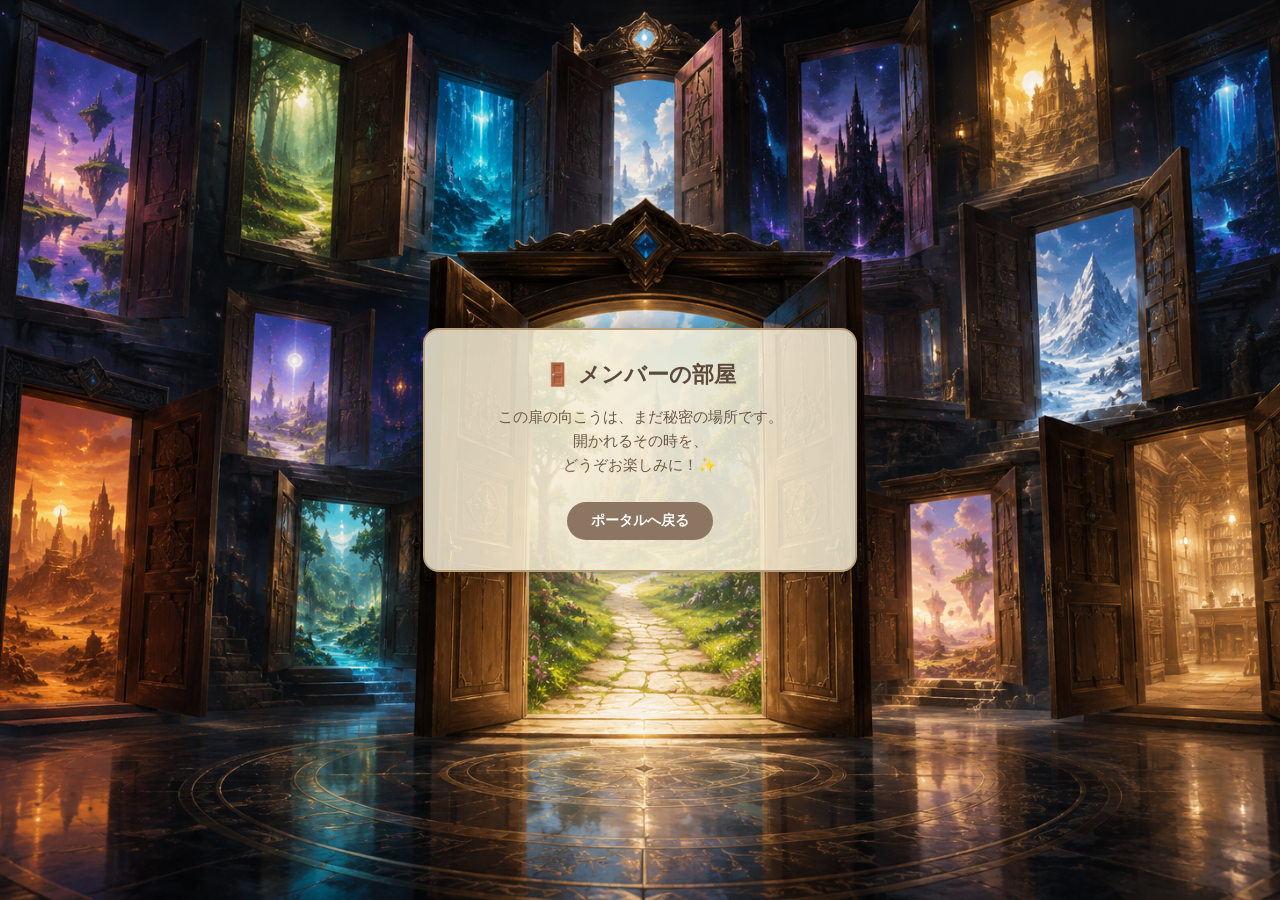
==== member-portal.html @ 0c38ff54 "member-portal.html を更新" ====
<!DOCTYPE html>
<html lang="ja">
<head>
    <meta charset="UTF-8">
    <meta name="viewport" content="width=device-width, initial-scale=1.0">
    <title>メンバーの部屋 | RunoraChill</title>
    <style>
        html, body {
            margin: 0;
            padding: 0;
            width: 100%;
            height: 100%;
            overflow: hidden;
            font-family: 'Helvetica Neue', Arial, sans-serif;
        }

        /* 🚪 背景画像の設定 */
        .bg-container {
            width: 100%;
            height: 100%;
            background-image: url('210E7027-DACA-4FB5-829C-EF1E36F520ED.png');
            background-size: cover;
            background-position: center;
            display: flex;
            justify-content: center;
            align-items: center;
            position: relative;
        }

        /* 🕯️ 案内ボックス */
        .box {
            text-align: center;
            background: rgba(246, 238, 214, 0.85);
            border: 2px solid #b8a07c;
            padding: 30px 40px;
            border-radius: 16px;
            box-shadow: 0 0 20px rgba(0, 0, 0, 0.3);
            max-width: 350px;
            width: 80%;
            z-index: 10;
        }

        .title {
            font-size: 22px;
            font-weight: bold;
            color: #5c4a3c;
            margin-bottom: 15px;
        }

        .message {
            font-size: 15px;
            color: #6d5947;
            line-height: 1.6;
            margin-bottom: 25px;
        }

        .back-button {
            display: inline-block;
            text-decoration: none;
            background: #8c7662;
            color: #ffffff;
            padding: 10px 24px;
            border-radius: 20px;
            font-size: 14px;
            font-weight: bold;
            transition: background 0.3s;
        }

        .back-button:hover {
            background: #b8a07c;
        }
    </style>
</head>
<body>

    <div class="bg-container">
        <div class="box">
            <div class="title">🚪 メンバーの部屋</div>
            <div class="message">
                この扉の向こうは、まだ秘密の場所です。<br>
                開かれるその時を、<br>どうぞお楽しみに！✨
            </div>
            <a href="index.html" class="back-button">ポータルへ戻る</a>
        </div>
    </div>

</body>
</html>
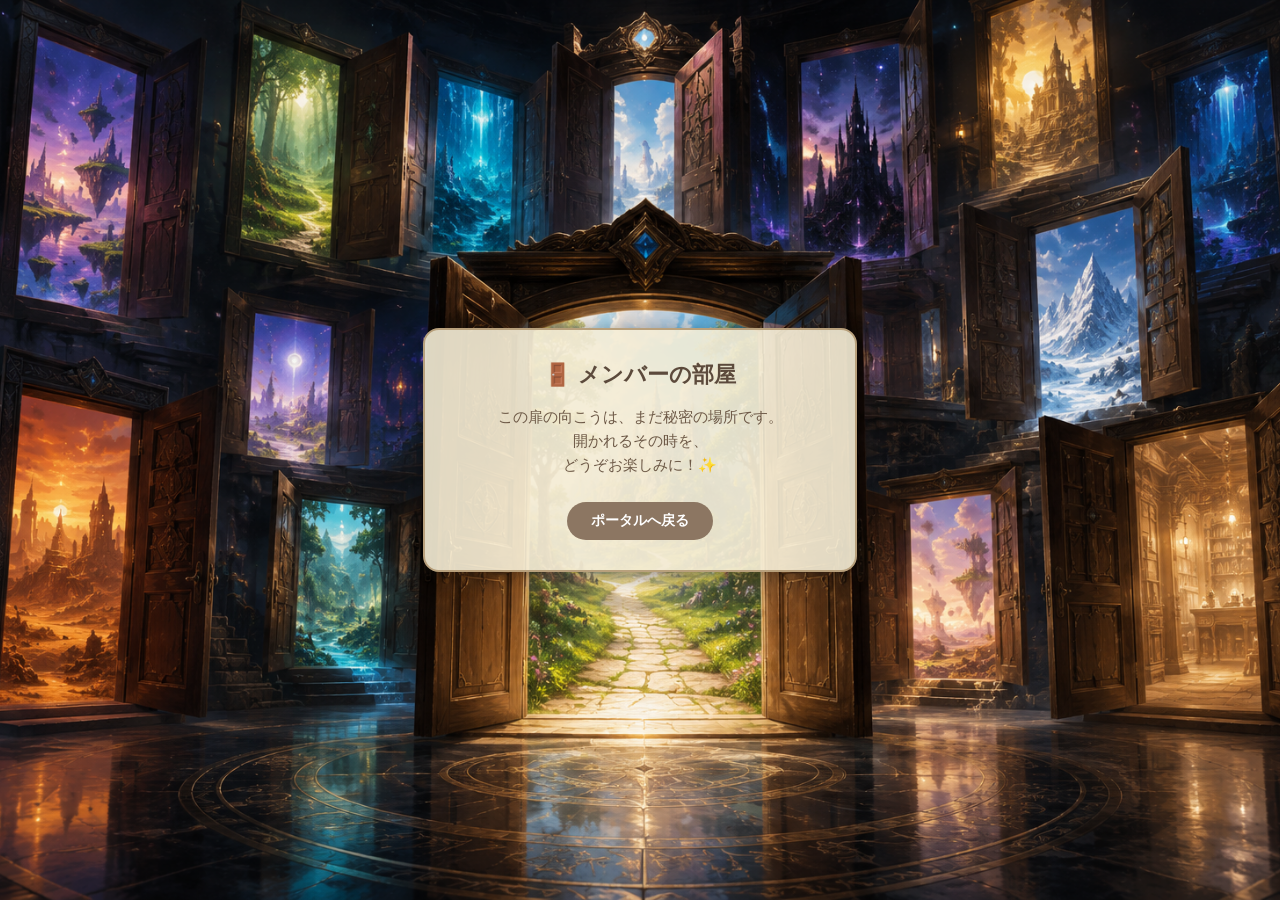
==== commit f51d4057: "member-portal.html を更新" ====
--- a/member-portal.html
+++ b/member-portal.html
@@ -11,16 +11,18 @@
             width: 100%;
             height: 100%;
             overflow: hidden;
-            font-family: 'Helvetica Neue', Arial, sans-serif;
+            font-family: 'Helvetica Neue', Arial, 'Hiragino Kaku Gothic ProN', 'Hiragino Sans', Meiryo, sans-serif;
         }
 
-        /* 🚪 背景画像の設定 */
+        /* 🚪 背景画像の設定（読み込みを優先） */
         .bg-container {
             width: 100%;
             height: 100%;
             background-image: url('210E7027-DACA-4FB5-829C-EF1E36F520ED.png');
             background-size: cover;
-            background-position: center;
+            background-position: center center;
+            background-repeat: no-repeat;
+            background-color: #2c2c2c; /* 画像読み込みまでの背景色 */
             display: flex;
             justify-content: center;
             align-items: center;
@@ -30,11 +32,11 @@
         /* 🕯️ 案内ボックス */
         .box {
             text-align: center;
-            background: rgba(246, 238, 214, 0.85);
+            background: rgba(246, 238, 214, 0.9);
             border: 2px solid #b8a07c;
             padding: 30px 40px;
             border-radius: 16px;
-            box-shadow: 0 0 20px rgba(0, 0, 0, 0.3);
+            box-shadow: 0 4px 20px rgba(0, 0, 0, 0.4);
             max-width: 350px;
             width: 80%;
             z-index: 10;
@@ -63,11 +65,13 @@
             border-radius: 20px;
             font-size: 14px;
             font-weight: bold;
-            transition: background 0.3s;
+            transition: all 0.3s ease;
         }
 
         .back-button:hover {
             background: #b8a07c;
+            transform: translateY(-2px);
+            box-shadow: 0 2px 8px rgba(140, 118, 98, 0.4);
         }
     </style>
 </head>
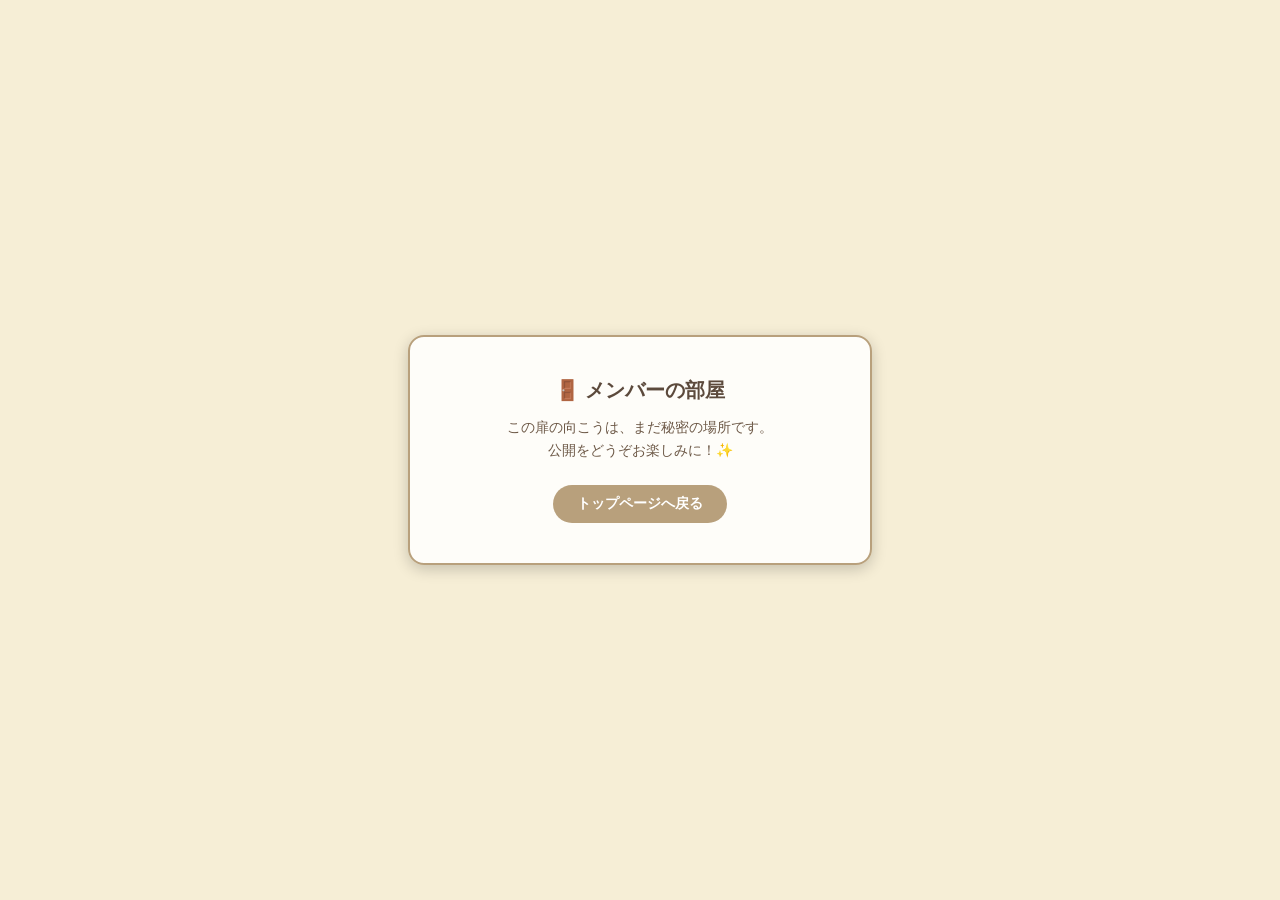
==== commit 69faa149: "member-portal.html を更新" ====
--- a/member-portal.html
+++ b/member-portal.html
@@ -10,81 +10,77 @@
             padding: 0;
             width: 100%;
             height: 100%;
-            overflow: hidden;
-            font-family: 'Helvetica Neue', Arial, 'Hiragino Kaku Gothic ProN', 'Hiragino Sans', Meiryo, sans-serif;
-        }
-
-        /* 🚪 背景画像の設定（読み込みを優先） */
-        .bg-container {
-            width: 100%;
-            height: 100%;
-            background-image: url('210E7027-DACA-4FB5-829C-EF1E36F520ED.png');
-            background-size: cover;
-            background-position: center center;
-            background-repeat: no-repeat;
-            background-color: #2c2c2c; /* 画像読み込みまでの背景色 */
             display: flex;
             justify-content: center;
             align-items: center;
-            position: relative;
+            background-color: #f6eed6;
+            font-family: 'Helvetica Neue', Arial, sans-serif;
+            overflow: hidden;
         }
 
-        /* 🕯️ 案内ボックス */
+        /* 背景に画像を設定 */
+        .page-wrapper {
+            width: 100%;
+            height: 100%;
+            background-image: url('doors_bg.png'); /* 画像ファイル名をここに合わせてください */
+            background-size: cover;
+            background-position: center;
+            display: flex;
+            justify-content: center;
+            align-items: center;
+        }
+
         .box {
             text-align: center;
-            background: rgba(246, 238, 214, 0.9);
+            background: rgba(255, 255, 255, 0.85);
             border: 2px solid #b8a07c;
-            padding: 30px 40px;
+            padding: 40px 30px;
             border-radius: 16px;
-            box-shadow: 0 4px 20px rgba(0, 0, 0, 0.4);
-            max-width: 350px;
-            width: 80%;
-            z-index: 10;
+            box-shadow: 0 4px 15px rgba(0,0,0,0.2);
+            max-width: 400px;
+            width: 85%;
+            backdrop-filter: blur(5px); /* 背景を少しぼかして読みやすくします */
         }
 
         .title {
-            font-size: 22px;
+            font-size: 20px;
             font-weight: bold;
             color: #5c4a3c;
-            margin-bottom: 15px;
+            margin-bottom: 12px;
         }
 
         .message {
-            font-size: 15px;
+            font-size: 14px;
             color: #6d5947;
             line-height: 1.6;
-            margin-bottom: 25px;
+            margin-bottom: 24px;
         }
 
         .back-button {
             display: inline-block;
             text-decoration: none;
-            background: #8c7662;
+            background: #b8a07c;
             color: #ffffff;
             padding: 10px 24px;
             border-radius: 20px;
             font-size: 14px;
             font-weight: bold;
-            transition: all 0.3s ease;
+            transition: 0.3s;
         }
-
-        .back-button:hover {
-            background: #b8a07c;
-            transform: translateY(-2px);
-            box-shadow: 0 2px 8px rgba(140, 118, 98, 0.4);
-        }
+        
+        .back-button:hover { background: #8c7662; }
     </style>
 </head>
 <body>
 
-    <div class="bg-container">
+    <div class="page-wrapper">
         <div class="box">
             <div class="title">🚪 メンバーの部屋</div>
             <div class="message">
                 この扉の向こうは、まだ秘密の場所です。<br>
-                開かれるその時を、<br>どうぞお楽しみに！✨
+                公開をどうぞお楽しみに！✨
             </div>
-            <a href="index.html" class="back-button">ポータルへ戻る</a>
+            <a href="index.html" class="back-button">トップページへ戻る</a>
         </div>
     </div>
 
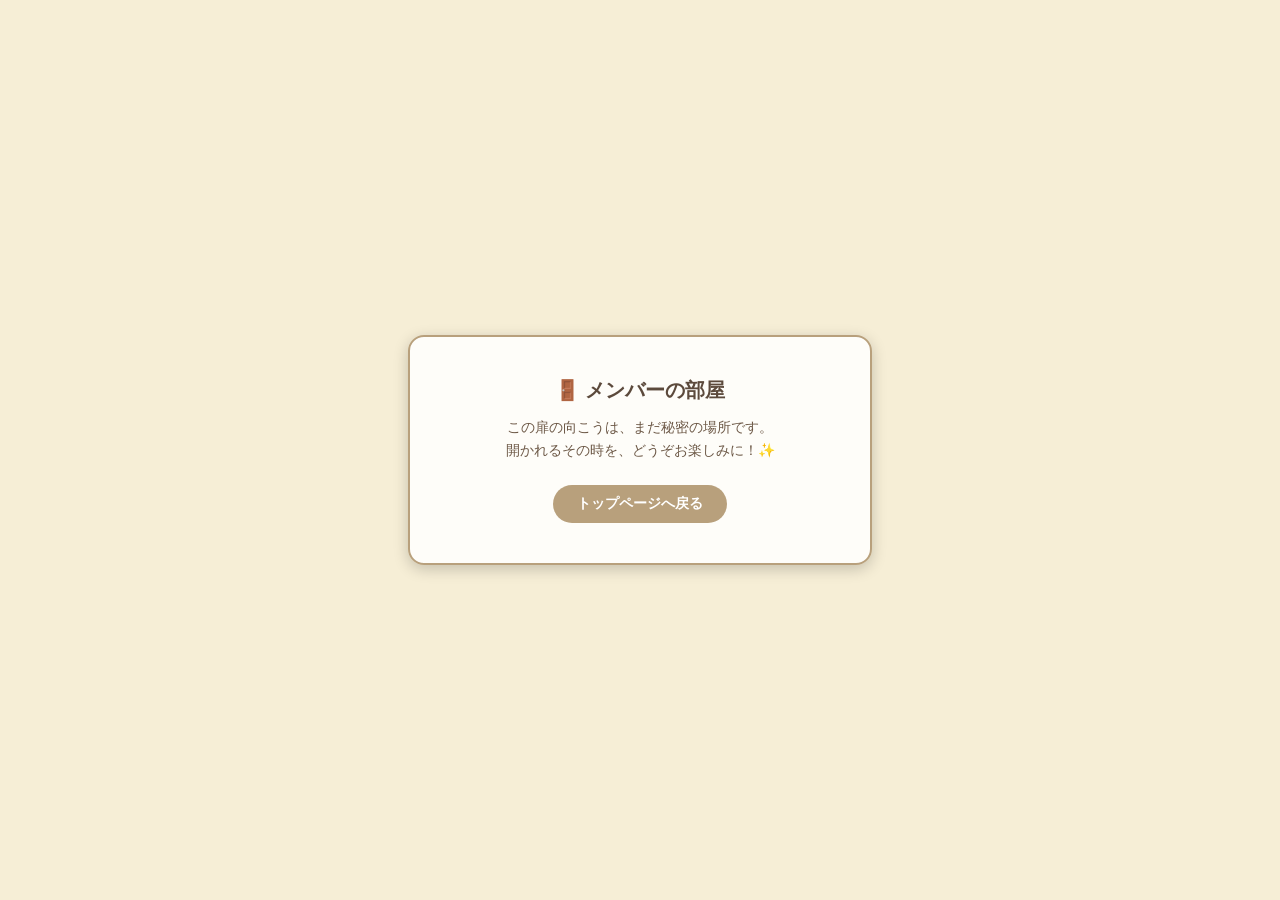
==== commit 58993971: "member-portal.html を更新" ====
--- a/member-portal.html
+++ b/member-portal.html
@@ -18,11 +18,11 @@
             overflow: hidden;
         }
 
-        /* 背景に画像を設定 */
+        /* 背景に扉の画像を設定 */
         .page-wrapper {
             width: 100%;
             height: 100%;
-            background-image: url('doors_bg.png'); /* 画像ファイル名をここに合わせてください */
+            background-image: url('doors_bg.png'); /* 画像ファイル名が正しいか再確認してください */
             background-size: cover;
             background-position: center;
             display: flex;
@@ -39,23 +39,11 @@
             box-shadow: 0 4px 15px rgba(0,0,0,0.2);
             max-width: 400px;
             width: 85%;
-            backdrop-filter: blur(5px); /* 背景を少しぼかして読みやすくします */
+            backdrop-filter: blur(5px);
         }
 
-        .title {
-            font-size: 20px;
-            font-weight: bold;
-            color: #5c4a3c;
-            margin-bottom: 12px;
-        }
-
-        .message {
-            font-size: 14px;
-            color: #6d5947;
-            line-height: 1.6;
-            margin-bottom: 24px;
-        }
-
+        .title { font-size: 20px; font-weight: bold; color: #5c4a3c; margin-bottom: 12px; }
+        .message { font-size: 14px; color: #6d5947; line-height: 1.6; margin-bottom: 24px; }
         .back-button {
             display: inline-block;
             text-decoration: none;
@@ -67,22 +55,19 @@
             font-weight: bold;
             transition: 0.3s;
         }
-        
         .back-button:hover { background: #8c7662; }
     </style>
 </head>
 <body>
-
     <div class="page-wrapper">
         <div class="box">
             <div class="title">🚪 メンバーの部屋</div>
             <div class="message">
                 この扉の向こうは、まだ秘密の場所です。<br>
-                公開をどうぞお楽しみに！✨
+                開かれるその時を、どうぞお楽しみに！✨
             </div>
             <a href="index.html" class="back-button">トップページへ戻る</a>
         </div>
     </div>
-
 </body>
 </html>
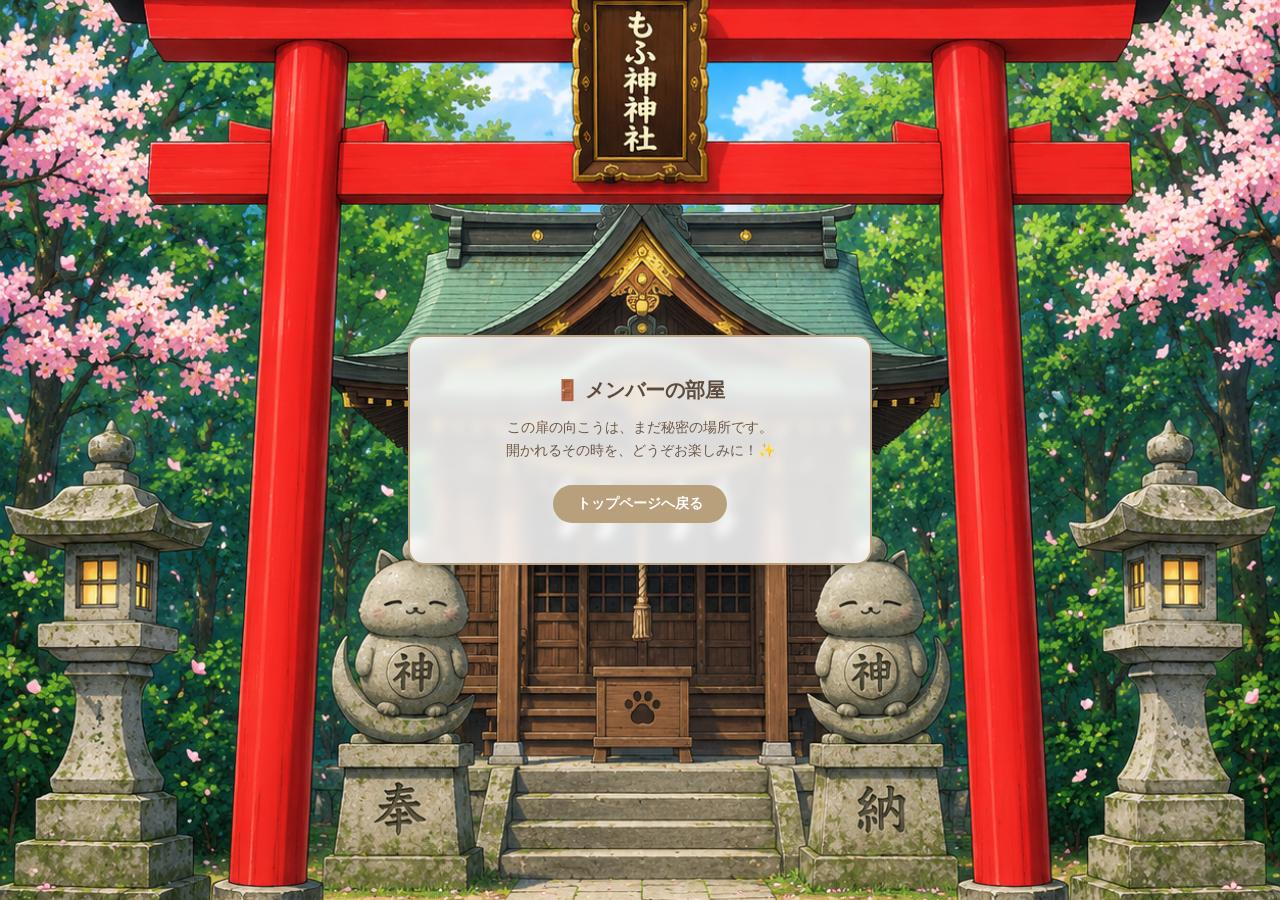
==== commit f91a71d3: "member-portal.html を更新" ====
--- a/member-portal.html
+++ b/member-portal.html
@@ -18,11 +18,11 @@
             overflow: hidden;
         }
 
-        /* 背景に扉の画像を設定 */
         .page-wrapper {
             width: 100%;
             height: 100%;
-            background-image: url('doors_bg.png'); /* 画像ファイル名が正しいか再確認してください */
+            /* 実際の画像ファイル名に修正済みです */
+            background-image: url('AE6FE017-D49A-43A9-B908-5FB0955E87E8.png');
             background-size: cover;
             background-position: center;
             display: flex;
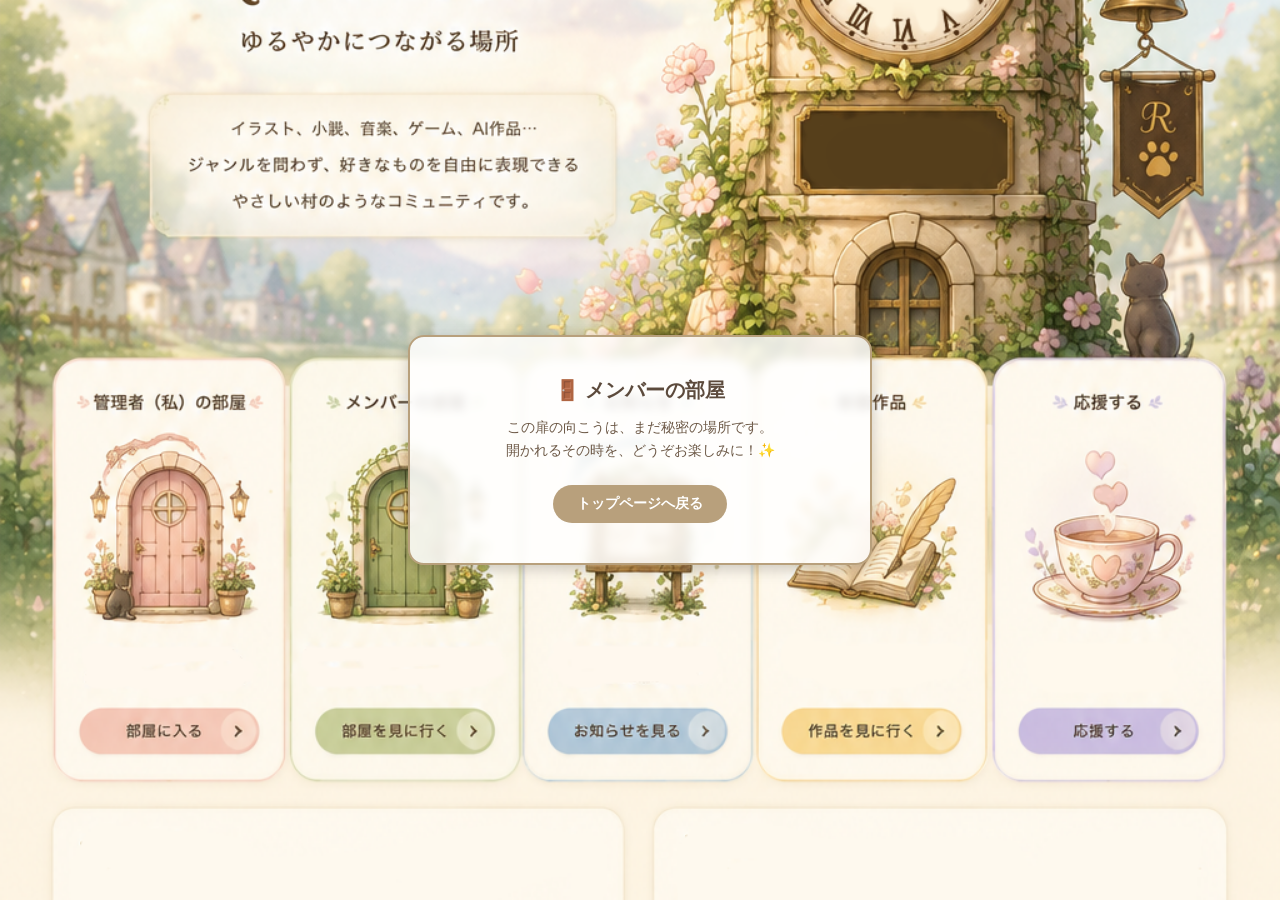
==== commit 3b0201b1: "member-portal.html を更新" ====
--- a/member-portal.html
+++ b/member-portal.html
@@ -21,8 +21,8 @@
         .page-wrapper {
             width: 100%;
             height: 100%;
-            /* 実際の画像ファイル名に修正済みです */
-            background-image: url('AE6FE017-D49A-43A9-B908-5FB0955E87E8.png');
+            /* 扉の背景画像を指定：正しいファイル名に変更しました */
+            background-image: url('無題1_20260705103321.png');
             background-size: cover;
             background-position: center;
             display: flex;
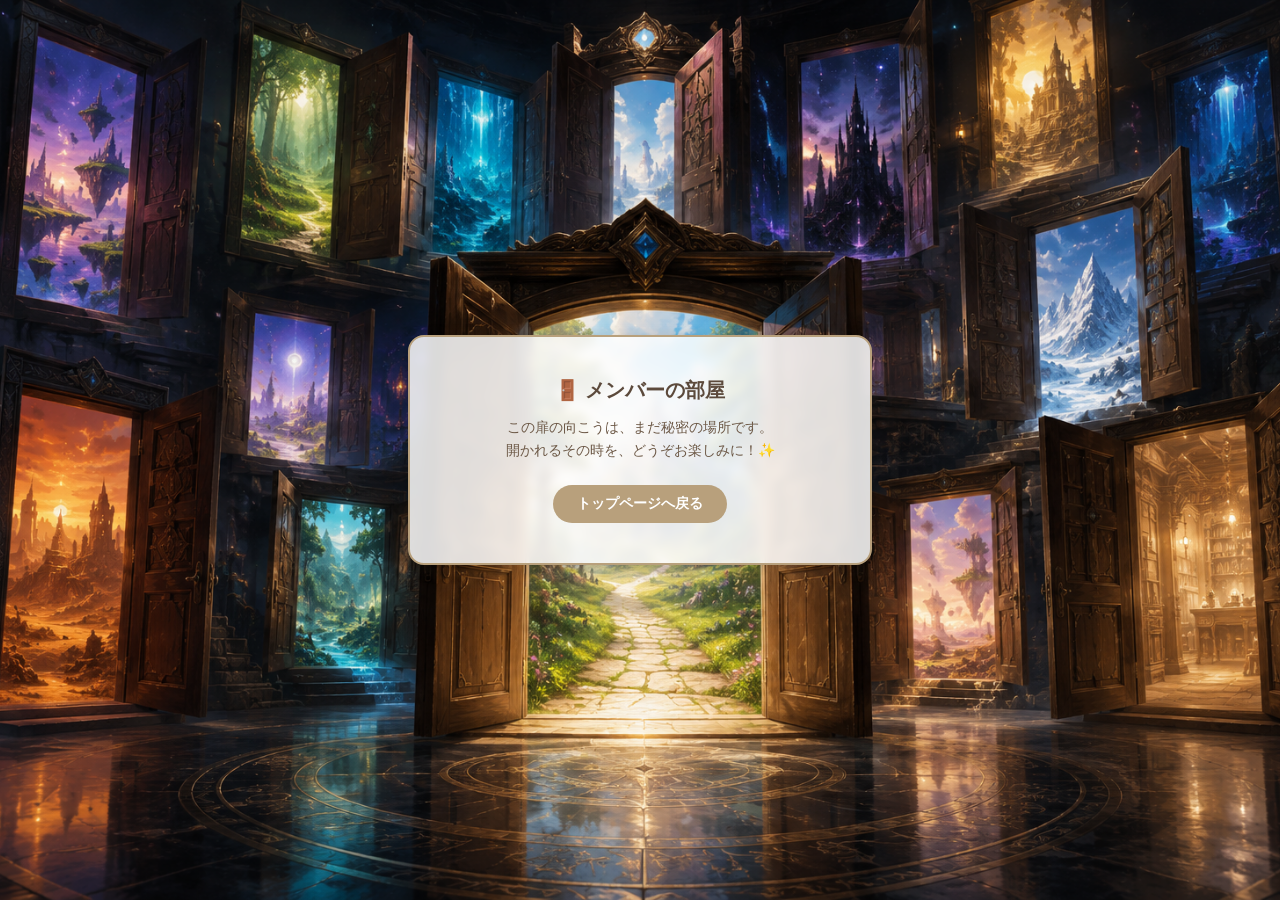
==== commit 10afcfa1: "member-portal.html を更新" ====
--- a/member-portal.html
+++ b/member-portal.html
@@ -21,8 +21,8 @@
         .page-wrapper {
             width: 100%;
             height: 100%;
-            /* 扉の背景画像を指定：正しいファイル名に変更しました */
-            background-image: url('無題1_20260705103321.png');
+            /* 扉の背景画像を指定：正しいファイル名に修正しました */
+            background-image: url('210E7027-DACA-4FB5-829C-EF1E36F520ED.png');
             background-size: cover;
             background-position: center;
             display: flex;
